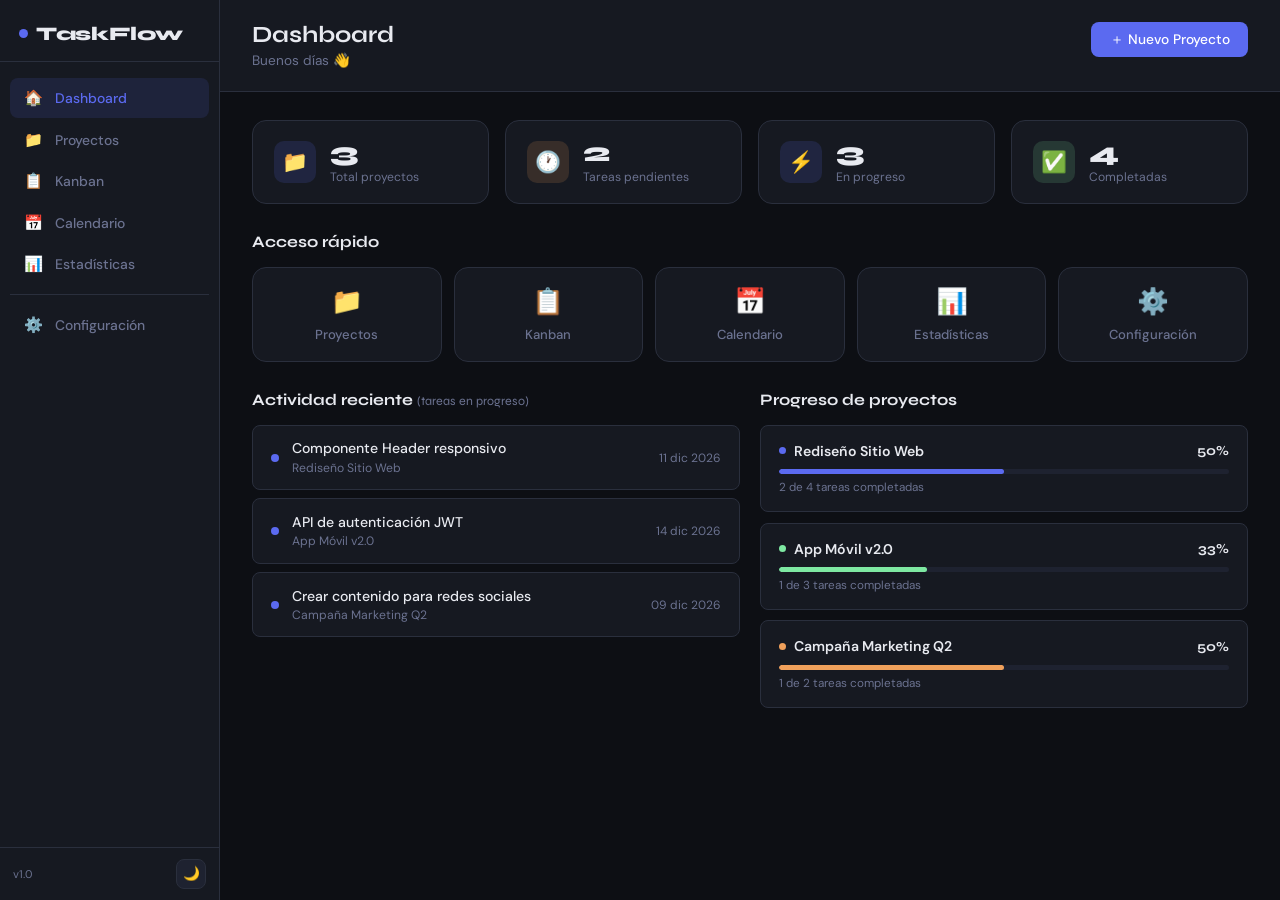
==== dashboard.html @ 3e74746d "Add files via upload" ====
<!DOCTYPE html>
<html lang="es" data-theme="dark">
<head>
  <meta charset="UTF-8" />
  <meta name="viewport" content="width=device-width, initial-scale=1.0" />
  <title>TaskFlow — Dashboard</title>
  <link rel="stylesheet" href="styles.css" />
  <style>
    .dash-grid { display: grid; grid-template-columns: 1fr 1fr; gap: 1.25rem; }
    @media (max-width: 900px) { .dash-grid { grid-template-columns: 1fr; } }

    /* Sección reciente */
    .section-title { font-family:'Syne',sans-serif; font-weight:700; font-size:1rem; margin-bottom:1rem; }
    .activity-list { display: flex; flex-direction: column; gap: .5rem; }
    .activity-item {
      background: var(--surface); border: 1px solid var(--border);
      border-radius: var(--radius-sm); padding: .85rem 1.1rem;
      display: flex; align-items: center; gap: .85rem;
      transition: border-color var(--tr);
    }
    .activity-item:hover { border-color: var(--accent); }
    .act-dot {
      width: 8px; height: 8px; border-radius: 50%; flex-shrink: 0;
    }
    .act-info { flex:1; min-width:0; }
    .act-name { font-size:.88rem; font-weight:500; white-space:nowrap; overflow:hidden; text-overflow:ellipsis; }
    .act-proj { font-size:.76rem; color:var(--muted); margin-top:.15rem; }
    .act-date { font-size:.75rem; color:var(--muted); flex-shrink:0; }

    /* Proyectos activos mini */
    .proj-mini-list { display: flex; flex-direction: column; gap: .65rem; }
    .proj-mini {
      background: var(--surface); border: 1px solid var(--border);
      border-radius: var(--radius-sm); padding: 1rem 1.1rem;
      transition: border-color var(--tr);
    }
    .proj-mini:hover { border-color: var(--accent); }
    .proj-mini-header { display: flex; align-items: center; justify-content: space-between; margin-bottom:.6rem; }
    .proj-mini-name { font-size:.88rem; font-weight:600; display: flex; align-items:center; gap:.5rem; }
    .proj-color-dot { width:7px; height:7px; border-radius:50%; flex-shrink:0; }
    .proj-mini-pct { font-family:'Syne',sans-serif; font-size:.85rem; font-weight:700; }

    /* Quick actions */
    .quick-actions { display: flex; gap: .75rem; flex-wrap: wrap; }
    .qa-card {
      flex: 1; min-width: 130px;
      background: var(--surface); border: 1px solid var(--border);
      border-radius: var(--radius); padding: 1.1rem;
      text-align: center; transition: all var(--tr);
      display: flex; flex-direction: column; align-items: center; gap: .5rem;
    }
    .qa-card:hover { border-color: var(--accent); transform: translateY(-2px); box-shadow: var(--shadow); }
    .qa-icon { font-size: 1.6rem; }
    .qa-label { font-size: .82rem; font-weight: 500; color: var(--muted); }
  </style>
</head>
<body>
<button class="hamburger" id="hamburger">☰</button>

<div class="app">
  <!-- SIDEBAR -->
  <aside class="sidebar" id="sidebar">
    <div class="sidebar-logo"><span class="logo-dot"></span>TaskFlow</div>
    <nav class="sidebar-nav">
      <a href="dashboard.html" class="nav-item"><span class="nav-icon">🏠</span>Dashboard</a>
      <a href="projects.html"  class="nav-item"><span class="nav-icon">📁</span>Proyectos</a>
      <a href="kanban.html"    class="nav-item"><span class="nav-icon">📋</span>Kanban</a>
      <a href="calendar.html"  class="nav-item"><span class="nav-icon">📅</span>Calendario</a>
      <a href="stats.html"     class="nav-item"><span class="nav-icon">📊</span>Estadísticas</a>
      <div class="nav-divider"></div>
      <a href="settings.html"  class="nav-item"><span class="nav-icon">⚙️</span>Configuración</a>
    </nav>
    <div class="sidebar-bottom">
      <span class="sidebar-version">v1.0</span>
      <button class="theme-btn" id="themeBtn">🌙</button>
    </div>
  </aside>

  <!-- CONTENT -->
  <div class="content">
    <header class="page-header">
      <div>
        <h1 class="page-title">Dashboard</h1>
        <p class="page-sub" id="greeting">Bienvenido de vuelta</p>
      </div>
      <div class="page-actions">
        <a href="projects.html" class="btn btn-primary">＋ Nuevo Proyecto</a>
      </div>
    </header>

    <main class="page-main">
      <!-- Stats -->
      <div class="stats-grid" id="statsGrid"></div>

      <!-- Acciones rápidas -->
      <div style="margin-bottom:1.75rem;">
        <p class="section-title">Acceso rápido</p>
        <div class="quick-actions">
          <a href="projects.html" class="qa-card"><div class="qa-icon">📁</div><div class="qa-label">Proyectos</div></a>
          <a href="kanban.html"   class="qa-card"><div class="qa-icon">📋</div><div class="qa-label">Kanban</div></a>
          <a href="calendar.html" class="qa-card"><div class="qa-icon">📅</div><div class="qa-label">Calendario</div></a>
          <a href="stats.html"    class="qa-card"><div class="qa-icon">📊</div><div class="qa-label">Estadísticas</div></a>
          <a href="settings.html" class="qa-card"><div class="qa-icon">⚙️</div><div class="qa-label">Configuración</div></a>
        </div>
      </div>

      <div class="dash-grid">
        <!-- Actividad reciente (tareas en progreso) -->
        <div>
          <p class="section-title">Actividad reciente <span style="color:var(--muted);font-size:.78rem;font-weight:400;">(tareas en progreso)</span></p>
          <div id="activityList"></div>
        </div>

        <!-- Proyectos activos con progreso -->
        <div>
          <p class="section-title">Progreso de proyectos</p>
          <div id="projMiniList"></div>
        </div>
      </div>
    </main>
  </div>
</div>

<div id="toastWrap" class="toast-wrap"></div>
<script src="shared.js"></script>
<script>
  seedData();
  initTheme();
  initNav();

  function render() {
    const { projects, tasks } = loadAll();

    // Saludo con hora
    const h = new Date().getHours();
    const greet = h < 12 ? 'Buenos días' : h < 19 ? 'Buenas tardes' : 'Buenas noches';
    document.getElementById('greeting').textContent = greet + ' 👋';

    // Stats
    const total    = projects.length;
    const pending  = tasks.filter(t => t.status === 'pending').length;
    const inProg   = tasks.filter(t => t.status === 'in_progress').length;
    const done     = tasks.filter(t => t.status === 'done').length;

    document.getElementById('statsGrid').innerHTML = `
      <div class="stat-card"><div class="stat-icon blue">📁</div><div><div class="stat-value">${total}</div><div class="stat-label">Total proyectos</div></div></div>
      <div class="stat-card"><div class="stat-icon amber">🕐</div><div><div class="stat-value">${pending}</div><div class="stat-label">Tareas pendientes</div></div></div>
      <div class="stat-card"><div class="stat-icon blue">⚡</div><div><div class="stat-value">${inProg}</div><div class="stat-label">En progreso</div></div></div>
      <div class="stat-card"><div class="stat-icon green">✅</div><div><div class="stat-value">${done}</div><div class="stat-label">Completadas</div></div></div>
    `;

    // Actividad reciente: tareas in_progress
    const actList = document.getElementById('activityList');
    const recent = tasks.filter(t => t.status === 'in_progress').slice(0, 6);
    if (!recent.length) {
      actList.innerHTML = '<div class="empty-state" style="padding:2rem"><div class="empty-icon">📭</div><div class="empty-sub">No hay tareas en progreso.</div></div>';
    } else {
      const statusDot = { pending:'var(--muted)', in_progress:'var(--accent)', done:'var(--accent2)' };
      actList.innerHTML = '<div class="activity-list">' + recent.map(t => {
        const proj = projects.find(p => p.id === t.projectId);
        return `
          <div class="activity-item">
            <div class="act-dot" style="background:${statusDot[t.status]}"></div>
            <div class="act-info">
              <div class="act-name">${escHtml(t.name)}</div>
              <div class="act-proj">${proj ? escHtml(proj.name) : 'Sin proyecto'}</div>
            </div>
            <div class="act-date">${formatDate(t.dueDate)}</div>
          </div>`;
      }).join('') + '</div>';
    }

    // Proyectos con barra de progreso
    const projList = document.getElementById('projMiniList');
    if (!projects.length) {
      projList.innerHTML = '<div class="empty-state" style="padding:2rem"><div class="empty-icon">📂</div><div class="empty-sub">Sin proyectos aún.</div></div>';
    } else {
      projList.innerHTML = '<div class="proj-mini-list">' + projects.map(p => {
        const prog = projectProgress(p.id);
        return `
          <div class="proj-mini">
            <div class="proj-mini-header">
              <div class="proj-mini-name">
                <span class="proj-color-dot" style="background:${p.color}"></span>
                ${escHtml(p.name)}
              </div>
              <div class="proj-mini-pct">${prog.pct}%</div>
            </div>
            <div class="prog-track"><div class="prog-fill" style="width:${prog.pct}%;background:${p.color}"></div></div>
            <div style="font-size:.73rem;color:var(--muted);margin-top:.3rem">${prog.done} de ${prog.total} tareas completadas</div>
          </div>`;
      }).join('') + '</div>';
    }
  }

  render();
</script>
</body>
</html>
---- styles.css ----
/* ═══════════════════════════════════════════════
   TASKFLOW — Estilos Compartidos
   ═══════════════════════════════════════════════ */

@import url('https://fonts.googleapis.com/css2?family=Syne:wght@400;600;700;800&family=DM+Sans:ital,wght@0,300;0,400;0,500;1,300&display=swap');

/* ── TOKENS ──────────────────────────────────── */
:root {
  --bg:        #0d0f14;
  --surface:   #161921;
  --surface2:  #1e2230;
  --border:    #2a2f3d;
  --accent:    #5b6af0;
  --accent2:   #7ee8a2;
  --accent3:   #f0a05b;
  --text:      #e8eaf0;
  --muted:     #6b7290;
  --danger:    #f05b6a;
  --sidebar-w: 220px;
  --radius:    14px;
  --radius-sm: 8px;
  --shadow:    0 8px 32px rgba(0,0,0,.45);
  --tr:        .22s cubic-bezier(.4,0,.2,1);
}
[data-theme="light"] {
  --bg:      #f0f2f8;
  --surface: #ffffff;
  --surface2:#e8eaf2;
  --border:  #d0d4e8;
  --text:    #1a1d2e;
  --muted:   #7a7f9a;
  --shadow:  0 8px 32px rgba(0,0,0,.12);
}

/* ── RESET ───────────────────────────────────── */
*, *::before, *::after { box-sizing: border-box; margin: 0; padding: 0; }
html { font-size: 16px; }
body {
  font-family: 'DM Sans', sans-serif;
  background: var(--bg);
  color: var(--text);
  min-height: 100vh;
  transition: background var(--tr), color var(--tr);
}
a { color: inherit; text-decoration: none; }
ul { list-style: none; }
button { cursor: pointer; border: none; background: none; font-family: inherit; color: inherit; }
input, textarea, select {
  font-family: inherit; font-size: .92rem;
  color: var(--text); background: var(--surface2);
  border: 1.5px solid var(--border);
  border-radius: var(--radius-sm);
  padding: .6rem .95rem; width: 100%; outline: none;
  transition: border-color var(--tr), box-shadow var(--tr);
}
input:focus, textarea:focus, select:focus {
  border-color: var(--accent);
  box-shadow: 0 0 0 3px rgba(91,106,240,.18);
}
textarea { resize: vertical; min-height: 78px; }
::-webkit-scrollbar { width: 5px; height: 5px; }
::-webkit-scrollbar-track { background: transparent; }
::-webkit-scrollbar-thumb { background: var(--border); border-radius: 99px; }

/* ── APP SHELL ───────────────────────────────── */
.app { display: flex; min-height: 100vh; }

/* ── SIDEBAR ─────────────────────────────────── */
.sidebar {
  width: var(--sidebar-w);
  background: var(--surface);
  border-right: 1px solid var(--border);
  display: flex; flex-direction: column;
  position: fixed; top:0; left:0; bottom:0;
  z-index: 100;
  transition: transform var(--tr), background var(--tr);
}
.sidebar-logo {
  padding: 1.4rem 1.2rem 1rem;
  font-family: 'Syne', sans-serif; font-weight: 800;
  font-size: 1.2rem; letter-spacing: -.02em;
  border-bottom: 1px solid var(--border);
  margin-bottom: .5rem;
  display: flex; align-items: center; gap: .5rem;
}
.logo-dot {
  width: 9px; height: 9px; border-radius: 50%;
  background: var(--accent); flex-shrink: 0;
}
.sidebar-nav { flex:1; padding: .5rem .65rem; display: flex; flex-direction: column; gap: .15rem; }
.nav-item {
  display: flex; align-items: center; gap: .7rem;
  padding: .6rem .85rem; border-radius: var(--radius-sm);
  font-size: .87rem; font-weight: 500; color: var(--muted);
  transition: all var(--tr);
}
.nav-item:hover { background: var(--surface2); color: var(--text); }
.nav-item.active { background: rgba(91,106,240,.12); color: var(--accent); }
.nav-icon { font-size: .95rem; width: 20px; text-align: center; flex-shrink: 0; }
.nav-divider { height:1px; background: var(--border); margin: .5rem 0; }
.sidebar-bottom {
  padding: .7rem .8rem;
  border-top: 1px solid var(--border);
  display: flex; align-items: center; justify-content: space-between;
}
.sidebar-version { font-size: .7rem; color: var(--muted); }
.theme-btn {
  width: 30px; height: 30px; border-radius: var(--radius-sm);
  display: flex; align-items: center; justify-content: center;
  background: var(--surface2); border: 1px solid var(--border);
  font-size: .85rem; transition: all var(--tr);
}
.theme-btn:hover { border-color: var(--accent); }

/* ── CONTENT ─────────────────────────────────── */
.content { margin-left: var(--sidebar-w); flex:1; display: flex; flex-direction: column; }
.page-header {
  padding: 1.4rem 2rem; border-bottom: 1px solid var(--border);
  display: flex; align-items: flex-start;
  justify-content: space-between; gap: 1rem;
  background: var(--surface); position: sticky; top:0; z-index:50;
}
.page-title { font-family: 'Syne', sans-serif; font-weight:700; font-size:1.45rem; line-height:1.1; }
.page-sub { color: var(--muted); font-size: .85rem; margin-top: .25rem; }
.page-actions { display:flex; align-items:center; gap:.65rem; flex-shrink:0; }
.page-main { padding: 1.75rem 2rem; flex:1; }

/* ── BUTTONS ─────────────────────────────────── */
.btn {
  display: inline-flex; align-items: center; gap: .4rem;
  padding: .5rem 1.15rem; border-radius: var(--radius-sm);
  font-size: .86rem; font-weight: 500;
  transition: all var(--tr); white-space: nowrap;
}
.btn-primary { background: var(--accent); color: #fff; }
.btn-primary:hover { background: #4655d8; transform: translateY(-1px); box-shadow: 0 4px 14px rgba(91,106,240,.4); }
.btn-ghost { background: var(--surface2); color: var(--text); border: 1px solid var(--border); }
.btn-ghost:hover { border-color: var(--accent); color: var(--accent); }
.btn-danger { background: var(--danger); color: #fff; }
.btn-danger:hover { background: #d94757; }
.btn-sm { padding: .32rem .75rem; font-size: .78rem; }
.icon-btn {
  width: 32px; height: 32px; border-radius: var(--radius-sm);
  display: flex; align-items: center; justify-content: center;
  background: var(--surface2); border: 1px solid var(--border);
  font-size: .9rem; transition: all var(--tr);
}
.icon-btn:hover { border-color: var(--accent); color: var(--accent); }

/* ── FORM ────────────────────────────────────── */
.form-group { display: flex; flex-direction: column; gap: .38rem; }
.form-label { font-size: .76rem; font-weight: 500; color: var(--muted); text-transform: uppercase; letter-spacing: .04em; }
.form-row { display: grid; grid-template-columns: 1fr 1fr; gap: .9rem; }
.field-error { color: var(--danger); font-size: .78rem; display: none; }

/* ── STATS GRID ──────────────────────────────── */
.stats-grid {
  display: grid; grid-template-columns: repeat(auto-fill, minmax(190px,1fr));
  gap: 1rem; margin-bottom: 1.75rem;
}
.stat-card {
  background: var(--surface); border: 1px solid var(--border);
  border-radius: var(--radius); padding: 1.1rem 1.3rem;
  display: flex; align-items: center; gap: .9rem;
  transition: border-color var(--tr);
}
.stat-card:hover { border-color: var(--accent); }
.stat-icon {
  font-size: 1.3rem; width: 42px; height: 42px;
  border-radius: 10px; display: flex; align-items: center; justify-content: center; flex-shrink:0;
}
.stat-icon.blue  { background: rgba(91,106,240,.15); }
.stat-icon.green { background: rgba(126,232,162,.15); }
.stat-icon.amber { background: rgba(240,160,91,.15); }
.stat-icon.red   { background: rgba(240,91,106,.15); }
.stat-value { font-family: 'Syne', sans-serif; font-size:1.7rem; font-weight:800; line-height:1; }
.stat-label { color: var(--muted); font-size: .76rem; margin-top: .18rem; }

/* ── CARD ────────────────────────────────────── */
.card { background: var(--surface); border: 1px solid var(--border); border-radius: var(--radius); }

/* ── BADGES ──────────────────────────────────── */
.badge {
  display: inline-flex; align-items: center; gap: .22rem;
  padding: .2rem .6rem; border-radius: 99px;
  font-size: .7rem; font-weight: 600; letter-spacing: .02em;
}
.badge-active   { background: rgba(126,232,162,.15); color: #7ee8a2; }
.badge-inactive { background: rgba(107,114,144,.15); color: var(--muted); }
.badge-paused   { background: rgba(240,160,91,.15);  color: #f0a05b; }
.badge-high     { background: rgba(240,91,106,.15);  color: #f05b6a; }
.badge-medium   { background: rgba(240,160,91,.15);  color: #f0a05b; }
.badge-low      { background: rgba(126,232,162,.15); color: #7ee8a2; }
.badge-pending  { background: rgba(107,114,144,.15); color: var(--muted); }
.badge-progress { background: rgba(91,106,240,.15);  color: var(--accent); }
.badge-done     { background: rgba(126,232,162,.15); color: #7ee8a2; }

/* ── PROGRESS ────────────────────────────────── */
.prog-meta { display:flex; justify-content:space-between; font-size:.73rem; color:var(--muted); margin-bottom:.28rem; }
.prog-track { height:5px; background:var(--surface2); border-radius:99px; overflow:hidden; }
.prog-fill  { height:100%; border-radius:99px; background:var(--accent2); transition:width .6s ease; }

/* ── MODAL ───────────────────────────────────── */
.overlay {
  position:fixed; inset:0; background:rgba(0,0,0,.65);
  backdrop-filter:blur(4px); z-index:300;
  display:flex; align-items:center; justify-content:center;
  padding:1rem; opacity:0; pointer-events:none; transition:opacity var(--tr);
}
.overlay.open { opacity:1; pointer-events:all; }
.modal {
  background:var(--surface); border:1px solid var(--border);
  border-radius:var(--radius); width:100%; max-width:490px;
  box-shadow:var(--shadow); max-height:90vh; overflow-y:auto;
  transform:scale(.95) translateY(10px); transition:transform var(--tr);
}
.overlay.open .modal { transform:scale(1) translateY(0); }
.modal-header {
  padding: 1.3rem 1.4rem 0; display:flex; align-items:center;
  justify-content:space-between; position:sticky; top:0;
  background:var(--surface); z-index:1;
}
.modal-title { font-family:'Syne',sans-serif; font-weight:700; font-size:1.05rem; }
.modal-close {
  width:28px; height:28px; border-radius:6px;
  display:flex; align-items:center; justify-content:center;
  font-size:1rem; color:var(--muted); transition:all var(--tr);
}
.modal-close:hover { background:var(--surface2); color:var(--text); }
.modal-body { padding:1.2rem 1.4rem; display:flex; flex-direction:column; gap:.9rem; }
.modal-footer { padding:0 1.4rem 1.3rem; display:flex; justify-content:flex-end; gap:.65rem; }

/* ── TOAST ───────────────────────────────────── */
.toast-wrap { position:fixed; bottom:1.4rem; right:1.4rem; z-index:500; display:flex; flex-direction:column; gap:.45rem; pointer-events:none; }
.toast {
  background:var(--surface); border:1px solid var(--border);
  border-radius:var(--radius-sm); padding:.7rem 1rem;
  font-size:.84rem; box-shadow:var(--shadow);
  display:flex; align-items:center; gap:.55rem; min-width:200px;
  animation:toastIn .28s ease, toastOut .28s ease 2.7s forwards;
}
.toast.success { border-left:3px solid var(--accent2); }
.toast.error   { border-left:3px solid var(--danger); }
.toast.info    { border-left:3px solid var(--accent); }
.toast.warning { border-left:3px solid var(--accent3); }
@keyframes toastIn  { from { opacity:0; transform:translateX(18px); } }
@keyframes toastOut { to   { opacity:0; transform:translateX(18px); } }

/* ── EMPTY STATE ─────────────────────────────── */
.empty-state {
  display:flex; flex-direction:column; align-items:center;
  justify-content:center; padding:3.5rem 2rem;
  text-align:center; gap:.7rem; color:var(--muted);
}
.empty-icon { font-size:3rem; opacity:.3; }
.empty-title { font-family:'Syne',sans-serif; font-size:1.05rem; color:var(--text); font-weight:700; }
.empty-sub { font-size:.86rem; max-width:260px; line-height:1.5; }

/* ── FILTER BAR ──────────────────────────────── */
.filter-bar { display:flex; align-items:center; gap:.65rem; margin-bottom:1.4rem; flex-wrap:wrap; }
.search-wrap { position:relative; flex:1; min-width:170px; max-width:280px; }
.search-wrap input { padding-left:2.1rem; }
.search-wrap .si { position:absolute; left:.8rem; top:50%; transform:translateY(-50%); color:var(--muted); font-size:.8rem; pointer-events:none; }
.chip {
  padding:.32rem .85rem; border-radius:99px;
  border:1.5px solid var(--border); font-size:.78rem;
  font-weight:500; color:var(--muted); background:var(--surface);
  transition:all var(--tr);
}
.chip.active,.chip:hover { border-color:var(--accent); color:var(--accent); background:rgba(91,106,240,.08); }

/* ── DROPDOWN ────────────────────────────────── */
.dd-wrap { position:relative; }
.dd-menu {
  position:absolute; right:0; top:calc(100% + 4px);
  background:var(--surface); border:1px solid var(--border);
  border-radius:var(--radius-sm); box-shadow:var(--shadow);
  min-width:145px; z-index:200; overflow:hidden; display:none;
}
.dd-menu.open { display:block; animation:dropIn .15s ease; }
@keyframes dropIn { from { opacity:0; transform:translateY(-6px); } }
.dd-item {
  display:flex; align-items:center; gap:.5rem;
  padding:.58rem .95rem; font-size:.83rem; width:100%;
  color:var(--text); transition:background var(--tr);
}
.dd-item:hover { background:var(--surface2); }
.dd-item.danger { color:var(--danger); }
.dd-item.danger:hover { background:rgba(240,91,106,.1); }

/* ── SWATCHES ────────────────────────────────── */
.swatch-row { display:flex; gap:.42rem; flex-wrap:wrap; }
.swatch {
  width:24px; height:24px; border-radius:6px; cursor:pointer;
  border:2.5px solid transparent; transition:transform var(--tr), border-color var(--tr);
}
.swatch:hover { transform:scale(1.18); }
.swatch.sel { border-color:var(--text); }

/* ── MOBILE / HAMBURGER ──────────────────────── */
.hamburger {
  display:none; position:fixed; top:.85rem; left:.85rem;
  z-index:150; width:34px; height:34px;
  background:var(--surface); border:1px solid var(--border);
  border-radius:var(--radius-sm); align-items:center; justify-content:center;
  font-size:1rem;
}
@media (max-width: 768px) {
  .sidebar { transform:translateX(-100%); }
  .sidebar.open { transform:translateX(0); box-shadow:var(--shadow); }
  .content { margin-left:0; }
  .hamburger { display:flex; }
  .page-header { padding:1rem 1rem 1rem 3.2rem; }
  .page-main { padding:1.2rem 1rem; }
  .form-row { grid-template-columns:1fr; }
  .stats-grid { grid-template-columns:repeat(2,1fr); }
}
@media (max-width:480px) { .stats-grid { grid-template-columns:1fr; } }
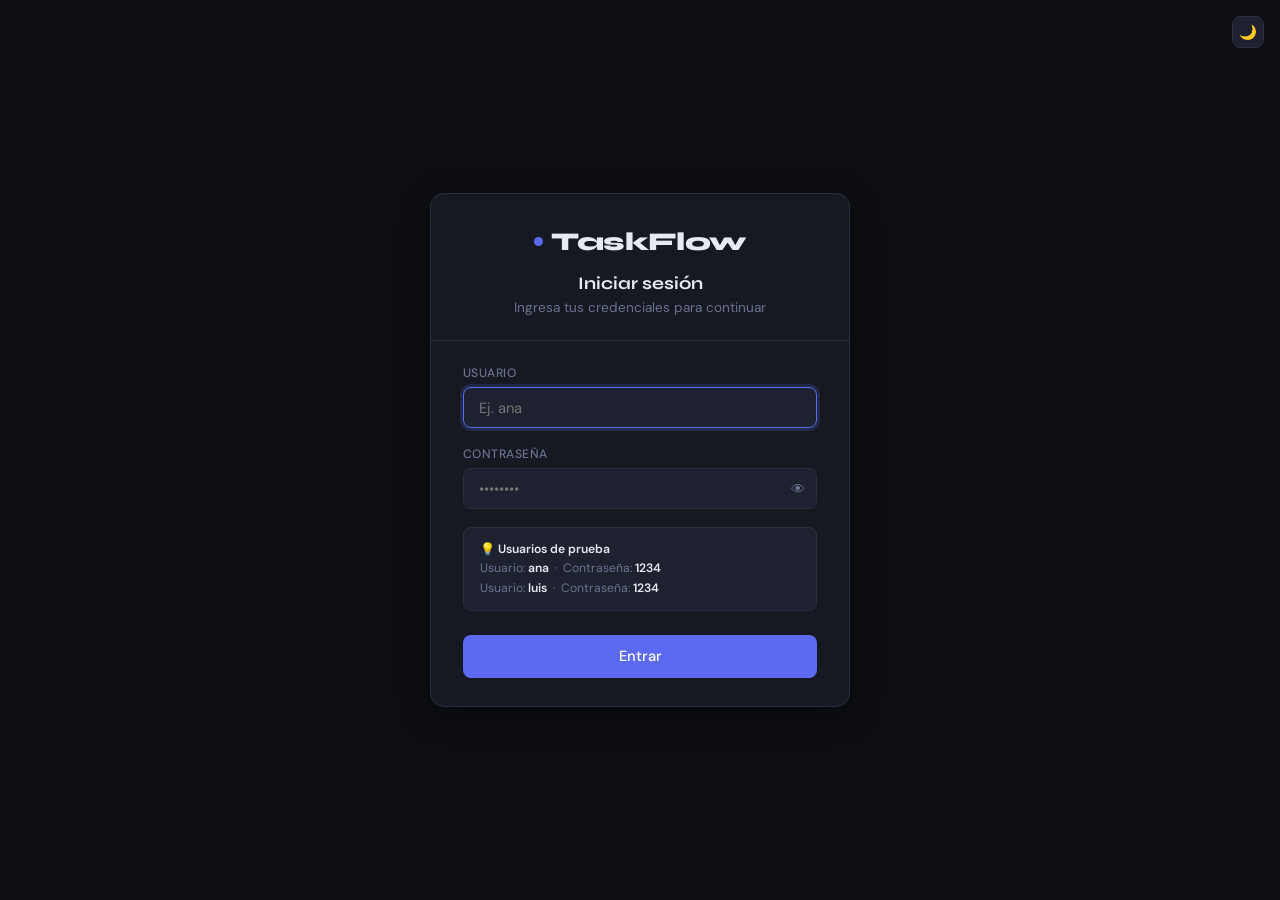
==== commit 0aacfc2d: "Sprint 2" ====
--- a/dashboard.html
+++ b/dashboard.html
@@ -71,8 +71,11 @@
       <a href="settings.html"  class="nav-item"><span class="nav-icon">⚙️</span>Configuración</a>
     </nav>
     <div class="sidebar-bottom">
-      <span class="sidebar-version">v1.0</span>
-      <button class="theme-btn" id="themeBtn">🌙</button>
+      <div id="sidebarUser"></div>
+      <div class="sb-bottom-row">
+        <span class="sidebar-version">v1.0</span>
+        <button class="theme-btn" id="themeBtn">🌙</button>
+      </div>
     </div>
   </aside>
 
@@ -124,6 +127,7 @@
 <div id="toastWrap" class="toast-wrap"></div>
 <script src="shared.js"></script>
 <script>
+  checkAuth();
   seedData();
   initTheme();
   initNav();
--- a/styles.css
+++ b/styles.css
@@ -297,6 +297,103 @@
 .swatch:hover { transform:scale(1.18); }
 .swatch.sel { border-color:var(--text); }
 
+/* ── SIDEBAR USER CARD ───────────────────────── */
+.sidebar-bottom {
+  border-top: 1px solid var(--border);
+  padding: .6rem .8rem;
+  display: flex; flex-direction: column; gap: .5rem;
+}
+.sb-user-card {
+  display: flex; align-items: center; gap: .6rem;
+  padding: .55rem .6rem;
+  background: var(--surface2); border-radius: var(--radius-sm);
+  border: 1px solid var(--border);
+}
+.sb-avatar {
+  width: 30px; height: 30px; border-radius: 50%;
+  background: var(--accent); color: #fff;
+  display: flex; align-items: center; justify-content: center;
+  font-size: .85rem; font-weight: 700; flex-shrink: 0;
+}
+.sb-user-info { flex: 1; min-width: 0; }
+.sb-user-name {
+  font-size: .8rem; font-weight: 600;
+  white-space: nowrap; overflow: hidden; text-overflow: ellipsis;
+}
+.sb-user-role {
+  font-size: .68rem; font-weight: 600;
+  margin-top: .1rem;
+}
+.sb-admin  { color: var(--accent); }
+.sb-member { color: var(--muted);  }
+.sb-logout {
+  width: 26px; height: 26px; border-radius: 6px; flex-shrink: 0;
+  display: flex; align-items: center; justify-content: center;
+  font-size: .9rem; color: var(--muted);
+  transition: all var(--tr);
+}
+.sb-logout:hover { background: rgba(240,91,106,.15); color: var(--danger); }
+.sb-bottom-row {
+  display: flex; align-items: center; justify-content: space-between;
+  padding: 0 .2rem;
+}
+.sidebar-version { font-size: .68rem; color: var(--muted); }
+
+/* ── LOGIN PAGE ──────────────────────────────── */
+.login-page {
+  min-height: 100vh;
+  display: flex; align-items: center; justify-content: center;
+  background: var(--bg); padding: 1.5rem;
+}
+.login-card {
+  background: var(--surface); border: 1px solid var(--border);
+  border-radius: var(--radius); width: 100%; max-width: 420px;
+  box-shadow: var(--shadow); overflow: hidden;
+}
+.login-header {
+  padding: 2rem 2rem 1.5rem;
+  border-bottom: 1px solid var(--border);
+  text-align: center;
+}
+.login-logo {
+  font-family: 'Syne', sans-serif; font-weight: 800;
+  font-size: 1.6rem; letter-spacing: -.02em;
+  display: flex; align-items: center; justify-content: center; gap: .5rem;
+  margin-bottom: 1rem;
+}
+.login-title { font-family: 'Syne', sans-serif; font-weight: 700; font-size: 1.1rem; }
+.login-sub   { color: var(--muted); font-size: .85rem; margin-top: .3rem; }
+.login-body  { padding: 1.5rem 2rem; display: flex; flex-direction: column; gap: 1.1rem; }
+
+/* Lista de usuarios en login */
+.user-select-list { display: flex; flex-direction: column; gap: .5rem; max-height: 280px; overflow-y: auto; }
+.user-select-item {
+  display: flex; align-items: center; gap: .75rem;
+  padding: .75rem .9rem;
+  background: var(--surface2); border: 1.5px solid var(--border);
+  border-radius: var(--radius-sm); cursor: pointer;
+  transition: all var(--tr);
+}
+.user-select-item:hover  { border-color: var(--accent); background: rgba(91,106,240,.06); }
+.user-select-item.chosen { border-color: var(--accent); background: rgba(91,106,240,.1); }
+.us-avatar {
+  width: 36px; height: 36px; border-radius: 50%;
+  display: flex; align-items: center; justify-content: center;
+  font-size: .95rem; font-weight: 700; color: #fff; flex-shrink: 0;
+}
+.us-info { flex: 1; }
+.us-name { font-size: .9rem; font-weight: 600; }
+.us-role-badge {
+  display: inline-flex; align-items: center; gap: .2rem;
+  font-size: .7rem; font-weight: 600; padding: .12rem .5rem;
+  border-radius: 99px; margin-top: .18rem;
+}
+.us-check { font-size: 1.1rem; color: var(--accent); opacity: 0; transition: opacity var(--tr); }
+.user-select-item.chosen .us-check { opacity: 1; }
+
+.login-footer { padding: 0 2rem 1.75rem; }
+.login-error  { color: var(--danger); font-size: .82rem; text-align: center; min-height: 1.1rem; }
+
 /* ── MOBILE / HAMBURGER ──────────────────────── */
 .hamburger {
   display:none; position:fixed; top:.85rem; left:.85rem;
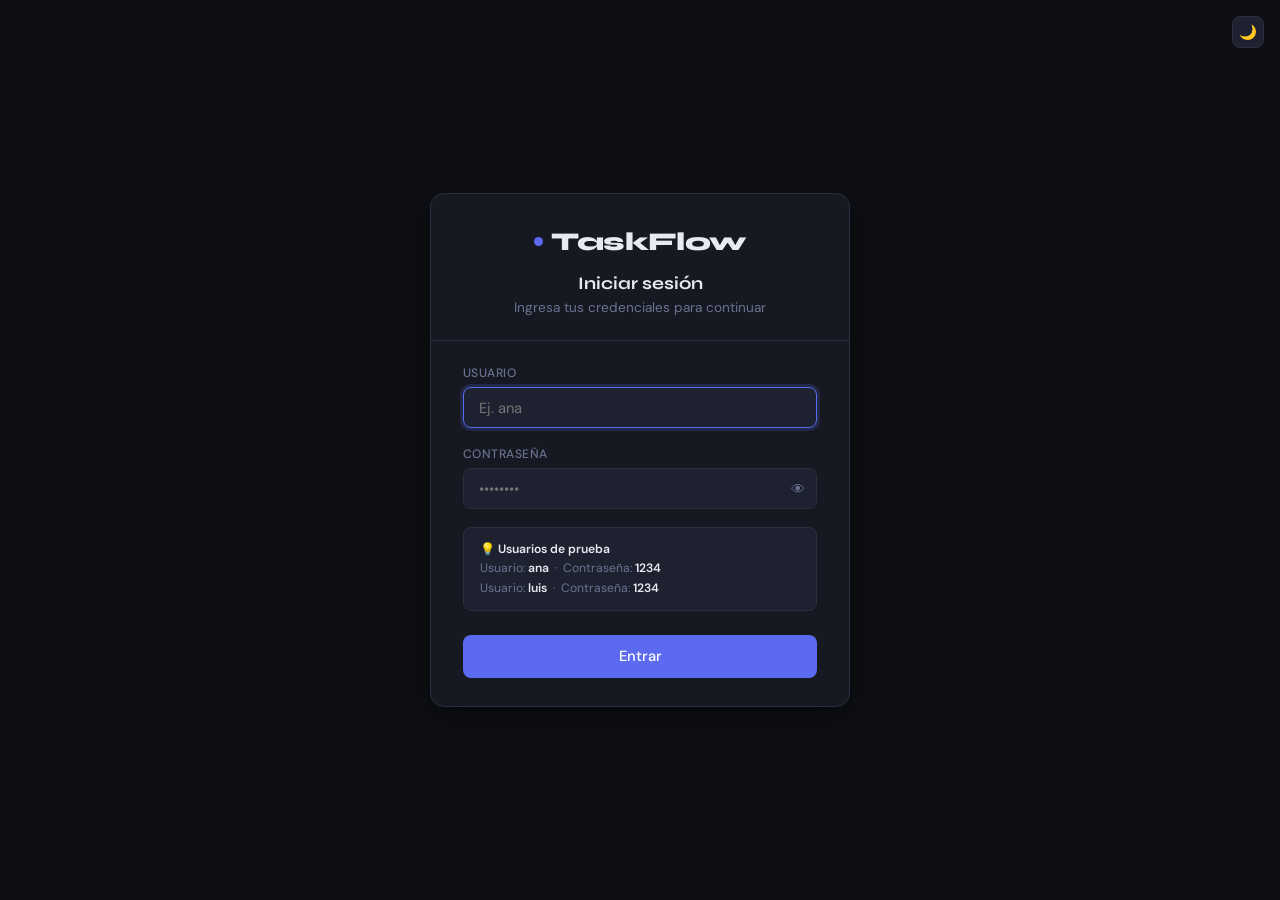
==== commit cddf9b86: "sprint 3" ====
--- a/dashboard.html
+++ b/dashboard.html
@@ -135,19 +135,29 @@
   function render() {
     const { projects, tasks } = loadAll();
 
+    // Filtrar por rol
+    const myTasks    = getVisibleTasks(tasks);
+    const myProjects = getVisibleProjects(projects, tasks);
+
+    // Ocultar botón "Nuevo Proyecto" a miembros
+    if (!isAdmin()) {
+      const btn = document.querySelector('.page-actions');
+      if (btn) btn.style.display = 'none';
+    }
+
     // Saludo con hora
     const h = new Date().getHours();
     const greet = h < 12 ? 'Buenos días' : h < 19 ? 'Buenas tardes' : 'Buenas noches';
     document.getElementById('greeting').textContent = greet + ' 👋';
 
     // Stats
-    const total    = projects.length;
-    const pending  = tasks.filter(t => t.status === 'pending').length;
-    const inProg   = tasks.filter(t => t.status === 'in_progress').length;
-    const done     = tasks.filter(t => t.status === 'done').length;
+    const total   = myProjects.length;
+    const pending = myTasks.filter(t => t.status === 'pending').length;
+    const inProg  = myTasks.filter(t => t.status === 'in_progress').length;
+    const done    = myTasks.filter(t => t.status === 'done').length;
 
     document.getElementById('statsGrid').innerHTML = `
-      <div class="stat-card"><div class="stat-icon blue">📁</div><div><div class="stat-value">${total}</div><div class="stat-label">Total proyectos</div></div></div>
+      <div class="stat-card"><div class="stat-icon blue">📁</div><div><div class="stat-value">${total}</div><div class="stat-label">${isAdmin() ? 'Total proyectos' : 'Mis proyectos'}</div></div></div>
       <div class="stat-card"><div class="stat-icon amber">🕐</div><div><div class="stat-value">${pending}</div><div class="stat-label">Tareas pendientes</div></div></div>
       <div class="stat-card"><div class="stat-icon blue">⚡</div><div><div class="stat-value">${inProg}</div><div class="stat-label">En progreso</div></div></div>
       <div class="stat-card"><div class="stat-icon green">✅</div><div><div class="stat-value">${done}</div><div class="stat-label">Completadas</div></div></div>
@@ -155,31 +165,39 @@
 
     // Actividad reciente: tareas in_progress
     const actList = document.getElementById('activityList');
-    const recent = tasks.filter(t => t.status === 'in_progress').slice(0, 6);
+    const recent = myTasks.filter(t => t.status === 'in_progress').slice(0, 6);
     if (!recent.length) {
       actList.innerHTML = '<div class="empty-state" style="padding:2rem"><div class="empty-icon">📭</div><div class="empty-sub">No hay tareas en progreso.</div></div>';
     } else {
       const statusDot = { pending:'var(--muted)', in_progress:'var(--accent)', done:'var(--accent2)' };
       actList.innerHTML = '<div class="activity-list">' + recent.map(t => {
         const proj = projects.find(p => p.id === t.projectId);
+        const assignedTo = Array.isArray(t.assignedTo) ? t.assignedTo : (t.assignedTo ? [t.assignedTo] : []);
+        const { users } = loadAll();
+        const names = assignedTo.map(id => users.find(u => u.id === id)?.name?.split(' ')[0]).filter(Boolean).join(', ');
         return `
-          <div class="activity-item">
+          <div class="activity-item clickable"
+               onclick="window.location.href='kanban.html?p=${t.projectId}&t=${t.id}'"
+               title="Ir a esta tarea en el Kanban">
             <div class="act-dot" style="background:${statusDot[t.status]}"></div>
             <div class="act-info">
               <div class="act-name">${escHtml(t.name)}</div>
-              <div class="act-proj">${proj ? escHtml(proj.name) : 'Sin proyecto'}</div>
+              <div class="act-proj">${proj ? escHtml(proj.name) : 'Sin proyecto'}${names ? ` · 👤 ${escHtml(names)}` : ''}</div>
             </div>
-            <div class="act-date">${formatDate(t.dueDate)}</div>
+            <div style="display:flex;align-items:center;gap:.5rem">
+              <div class="act-date">${formatDate(t.dueDate)}</div>
+              <span style="color:var(--accent);font-size:.78rem">→</span>
+            </div>
           </div>`;
       }).join('') + '</div>';
     }
 
     // Proyectos con barra de progreso
     const projList = document.getElementById('projMiniList');
-    if (!projects.length) {
+    if (!myProjects.length) {
       projList.innerHTML = '<div class="empty-state" style="padding:2rem"><div class="empty-icon">📂</div><div class="empty-sub">Sin proyectos aún.</div></div>';
     } else {
-      projList.innerHTML = '<div class="proj-mini-list">' + projects.map(p => {
+      projList.innerHTML = '<div class="proj-mini-list">' + myProjects.map(p => {
         const prog = projectProgress(p.id);
         return `
           <div class="proj-mini">
--- a/styles.css
+++ b/styles.css
@@ -413,3 +413,50 @@
   .stats-grid { grid-template-columns:repeat(2,1fr); }
 }
 @media (max-width:480px) { .stats-grid { grid-template-columns:1fr; } }
+
+/* ── TASK HIGHLIGHT (navegación desde dashboard/calendario) ── */
+@keyframes taskHighlight {
+  0%   { box-shadow: 0 0 0 0 rgba(91,106,240,.8); border-color: var(--accent); }
+  50%  { box-shadow: 0 0 0 8px rgba(91,106,240,.0); }
+  100% { box-shadow: 0 0 0 0 rgba(91,106,240,.0); border-color: var(--border); }
+}
+.task-card.highlighted {
+  animation: taskHighlight 1.6s ease 3;
+  scroll-margin-top: 1rem;
+}
+
+/* ── BÚSQUEDA DE USUARIOS EN MODAL ── */
+.user-search-wrap {
+  position: relative; margin-bottom: .5rem;
+}
+.user-search-wrap input {
+  padding-left: 2.1rem; font-size: .82rem;
+}
+.user-search-wrap .usi {
+  position: absolute; left: .75rem; top: 50%;
+  transform: translateY(-50%); color: var(--muted);
+  font-size: .78rem; pointer-events: none;
+}
+.user-search-empty {
+  font-size: .8rem; color: var(--muted);
+  text-align: center; padding: .75rem 0;
+}
+
+/* Actividad reciente clickeable */
+.activity-item.clickable {
+  cursor: pointer; transition: all var(--tr);
+}
+.activity-item.clickable:hover {
+  border-color: var(--accent);
+  background: rgba(91,106,240,.05);
+  transform: translateX(3px);
+}
+
+/* Tarea del calendario clickeable */
+.detail-task.clickable {
+  cursor: pointer; transition: all var(--tr);
+}
+.detail-task.clickable:hover {
+  background: rgba(91,106,240,.08);
+  border-radius: var(--radius-sm);
+}
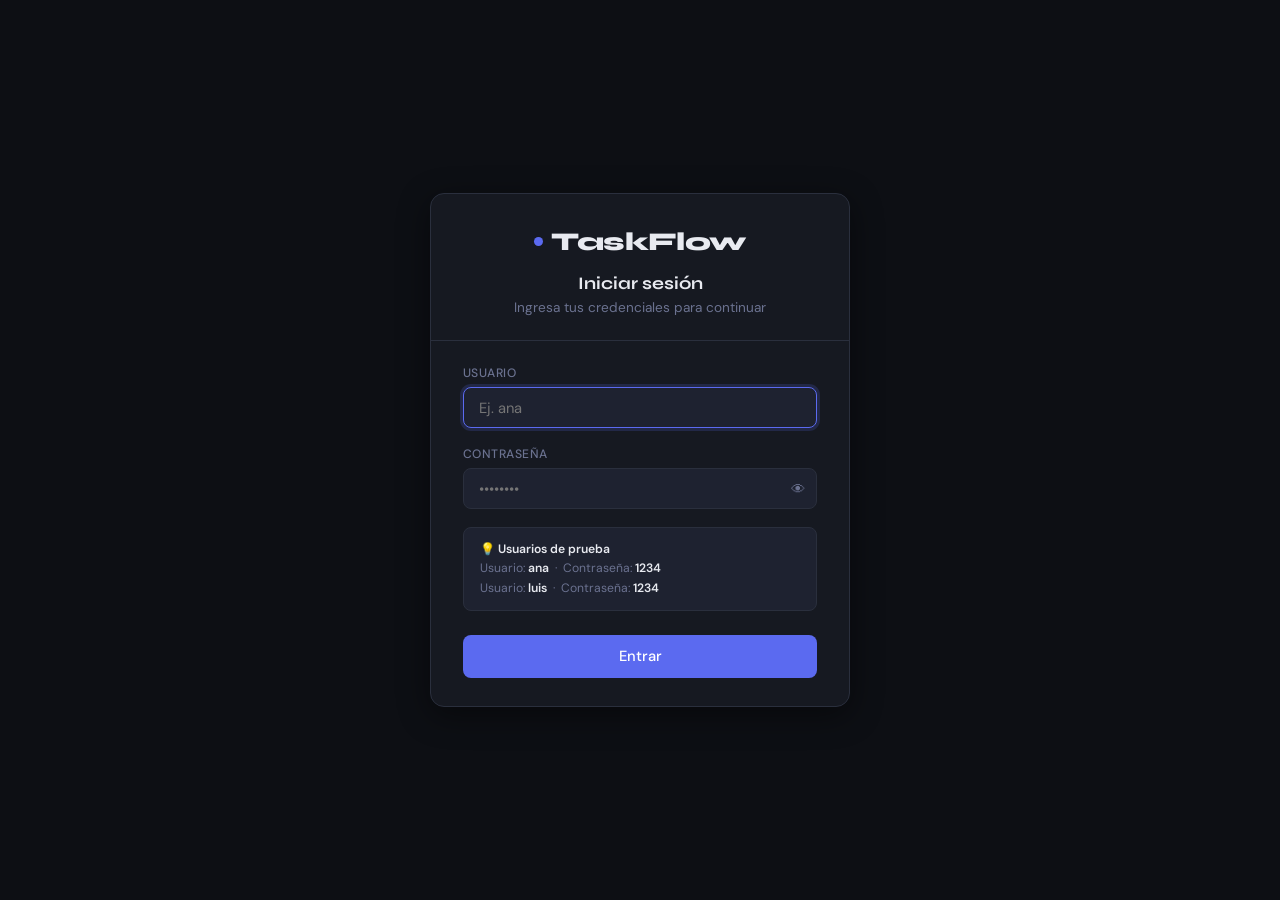
==== commit 619f3521: "Formato" ====
--- a/dashboard.html
+++ b/dashboard.html
@@ -1,64 +1,14 @@
 <!DOCTYPE html>
 <html lang="es" data-theme="dark">
 <head>
-  <meta charset="UTF-8" />
-  <meta name="viewport" content="width=device-width, initial-scale=1.0" />
+  <meta charset="UTF-8"/><meta name="viewport" content="width=device-width,initial-scale=1.0"/>
   <title>TaskFlow — Dashboard</title>
-  <link rel="stylesheet" href="styles.css" />
-  <style>
-    .dash-grid { display: grid; grid-template-columns: 1fr 1fr; gap: 1.25rem; }
-    @media (max-width: 900px) { .dash-grid { grid-template-columns: 1fr; } }
-
-    /* Sección reciente */
-    .section-title { font-family:'Syne',sans-serif; font-weight:700; font-size:1rem; margin-bottom:1rem; }
-    .activity-list { display: flex; flex-direction: column; gap: .5rem; }
-    .activity-item {
-      background: var(--surface); border: 1px solid var(--border);
-      border-radius: var(--radius-sm); padding: .85rem 1.1rem;
-      display: flex; align-items: center; gap: .85rem;
-      transition: border-color var(--tr);
-    }
-    .activity-item:hover { border-color: var(--accent); }
-    .act-dot {
-      width: 8px; height: 8px; border-radius: 50%; flex-shrink: 0;
-    }
-    .act-info { flex:1; min-width:0; }
-    .act-name { font-size:.88rem; font-weight:500; white-space:nowrap; overflow:hidden; text-overflow:ellipsis; }
-    .act-proj { font-size:.76rem; color:var(--muted); margin-top:.15rem; }
-    .act-date { font-size:.75rem; color:var(--muted); flex-shrink:0; }
-
-    /* Proyectos activos mini */
-    .proj-mini-list { display: flex; flex-direction: column; gap: .65rem; }
-    .proj-mini {
-      background: var(--surface); border: 1px solid var(--border);
-      border-radius: var(--radius-sm); padding: 1rem 1.1rem;
-      transition: border-color var(--tr);
-    }
-    .proj-mini:hover { border-color: var(--accent); }
-    .proj-mini-header { display: flex; align-items: center; justify-content: space-between; margin-bottom:.6rem; }
-    .proj-mini-name { font-size:.88rem; font-weight:600; display: flex; align-items:center; gap:.5rem; }
-    .proj-color-dot { width:7px; height:7px; border-radius:50%; flex-shrink:0; }
-    .proj-mini-pct { font-family:'Syne',sans-serif; font-size:.85rem; font-weight:700; }
-
-    /* Quick actions */
-    .quick-actions { display: flex; gap: .75rem; flex-wrap: wrap; }
-    .qa-card {
-      flex: 1; min-width: 130px;
-      background: var(--surface); border: 1px solid var(--border);
-      border-radius: var(--radius); padding: 1.1rem;
-      text-align: center; transition: all var(--tr);
-      display: flex; flex-direction: column; align-items: center; gap: .5rem;
-    }
-    .qa-card:hover { border-color: var(--accent); transform: translateY(-2px); box-shadow: var(--shadow); }
-    .qa-icon { font-size: 1.6rem; }
-    .qa-label { font-size: .82rem; font-weight: 500; color: var(--muted); }
-  </style>
+  <link rel="stylesheet" href="styles.css"/>
+  <link rel="stylesheet" href="dashboard.css"/>
 </head>
 <body>
 <button class="hamburger" id="hamburger">☰</button>
-
 <div class="app">
-  <!-- SIDEBAR -->
   <aside class="sidebar" id="sidebar">
     <div class="sidebar-logo"><span class="logo-dot"></span>TaskFlow</div>
     <nav class="sidebar-nav">
@@ -72,49 +22,33 @@
     </nav>
     <div class="sidebar-bottom">
       <div id="sidebarUser"></div>
-      <div class="sb-bottom-row">
-        <span class="sidebar-version">v1.0</span>
-        <button class="theme-btn" id="themeBtn">🌙</button>
-      </div>
+      <div class="sb-bottom-row"><span class="sidebar-version">v1.0</span><button class="theme-btn" id="themeBtn">🌙</button></div>
     </div>
   </aside>
-
-  <!-- CONTENT -->
   <div class="content">
     <header class="page-header">
-      <div>
-        <h1 class="page-title">Dashboard</h1>
-        <p class="page-sub" id="greeting">Bienvenido de vuelta</p>
-      </div>
-      <div class="page-actions">
+      <div><h1 class="page-title">Dashboard</h1><p class="page-sub" id="greeting">Bienvenido</p></div>
+      <div class="page-actions" id="newProjAction">
         <a href="projects.html" class="btn btn-primary">＋ Nuevo Proyecto</a>
       </div>
     </header>
-
     <main class="page-main">
-      <!-- Stats -->
       <div class="stats-grid" id="statsGrid"></div>
-
-      <!-- Acciones rápidas -->
-      <div style="margin-bottom:1.75rem;">
+      <div style="margin-bottom:1.75rem">
         <p class="section-title">Acceso rápido</p>
         <div class="quick-actions">
           <a href="projects.html" class="qa-card"><div class="qa-icon">📁</div><div class="qa-label">Proyectos</div></a>
           <a href="kanban.html"   class="qa-card"><div class="qa-icon">📋</div><div class="qa-label">Kanban</div></a>
           <a href="calendar.html" class="qa-card"><div class="qa-icon">📅</div><div class="qa-label">Calendario</div></a>
           <a href="stats.html"    class="qa-card"><div class="qa-icon">📊</div><div class="qa-label">Estadísticas</div></a>
-          <a href="settings.html" class="qa-card"><div class="qa-icon">⚙️</div><div class="qa-label">Configuración</div></a>
+          <a href="settings.html" class="qa-card"><div class="qa-icon">⚙️</div><div class="qa-label">Config</div></a>
         </div>
       </div>
-
       <div class="dash-grid">
-        <!-- Actividad reciente (tareas en progreso) -->
         <div>
-          <p class="section-title">Actividad reciente <span style="color:var(--muted);font-size:.78rem;font-weight:400;">(tareas en progreso)</span></p>
+          <p class="section-title">Actividad reciente <span style="color:var(--muted);font-size:.78rem;font-weight:400">(tareas en progreso)</span></p>
           <div id="activityList"></div>
         </div>
-
-        <!-- Proyectos activos con progreso -->
         <div>
           <p class="section-title">Progreso de proyectos</p>
           <div id="projMiniList"></div>
@@ -123,99 +57,77 @@
     </main>
   </div>
 </div>
-
 <div id="toastWrap" class="toast-wrap"></div>
 <script src="shared.js"></script>
 <script>
-  checkAuth();
-  seedData();
-  initTheme();
-  initNav();
+checkAuth(); seedData(); initTheme(); initNav();
 
-  function render() {
-    const { projects, tasks } = loadAll();
+function render() {
+  const { projects, tasks } = loadAll();
+  const myTasks    = getVisibleTasks(tasks);
+  const myProjects = getVisibleProjects(projects, tasks);
 
-    // Filtrar por rol
-    const myTasks    = getVisibleTasks(tasks);
-    const myProjects = getVisibleProjects(projects, tasks);
+  // Ocultar "Nuevo Proyecto" al miembro
+  if (!isAdmin()) document.getElementById('newProjAction').style.display = 'none';
 
-    // Ocultar botón "Nuevo Proyecto" a miembros
-    if (!isAdmin()) {
-      const btn = document.querySelector('.page-actions');
-      if (btn) btn.style.display = 'none';
-    }
+  const h = new Date().getHours();
+  document.getElementById('greeting').textContent = (h < 12 ? 'Buenos días' : h < 19 ? 'Buenas tardes' : 'Buenas noches') + ' 👋';
 
-    // Saludo con hora
-    const h = new Date().getHours();
-    const greet = h < 12 ? 'Buenos días' : h < 19 ? 'Buenas tardes' : 'Buenas noches';
-    document.getElementById('greeting').textContent = greet + ' 👋';
+  const total   = myProjects.length;
+  const pending = myTasks.filter(t => t.status === 'pending').length;
+  const inProg  = myTasks.filter(t => t.status === 'in_progress').length;
+  const done    = myTasks.filter(t => t.status === 'done').length;
 
-    // Stats
-    const total   = myProjects.length;
-    const pending = myTasks.filter(t => t.status === 'pending').length;
-    const inProg  = myTasks.filter(t => t.status === 'in_progress').length;
-    const done    = myTasks.filter(t => t.status === 'done').length;
+  document.getElementById('statsGrid').innerHTML = `
+    <div class="stat-card"><div class="stat-icon blue">📁</div><div><div class="stat-value">${total}</div><div class="stat-label">${isAdmin() ? 'Total proyectos' : 'Mis proyectos'}</div></div></div>
+    <div class="stat-card"><div class="stat-icon amber">🕐</div><div><div class="stat-value">${pending}</div><div class="stat-label">Tareas pendientes</div></div></div>
+    <div class="stat-card"><div class="stat-icon blue">⚡</div><div><div class="stat-value">${inProg}</div><div class="stat-label">En progreso</div></div></div>
+    <div class="stat-card"><div class="stat-icon green">✅</div><div><div class="stat-value">${done}</div><div class="stat-label">Completadas</div></div></div>`;
 
-    document.getElementById('statsGrid').innerHTML = `
-      <div class="stat-card"><div class="stat-icon blue">📁</div><div><div class="stat-value">${total}</div><div class="stat-label">${isAdmin() ? 'Total proyectos' : 'Mis proyectos'}</div></div></div>
-      <div class="stat-card"><div class="stat-icon amber">🕐</div><div><div class="stat-value">${pending}</div><div class="stat-label">Tareas pendientes</div></div></div>
-      <div class="stat-card"><div class="stat-icon blue">⚡</div><div><div class="stat-value">${inProg}</div><div class="stat-label">En progreso</div></div></div>
-      <div class="stat-card"><div class="stat-icon green">✅</div><div><div class="stat-value">${done}</div><div class="stat-label">Completadas</div></div></div>
-    `;
-
-    // Actividad reciente: tareas in_progress
-    const actList = document.getElementById('activityList');
-    const recent = myTasks.filter(t => t.status === 'in_progress').slice(0, 6);
-    if (!recent.length) {
-      actList.innerHTML = '<div class="empty-state" style="padding:2rem"><div class="empty-icon">📭</div><div class="empty-sub">No hay tareas en progreso.</div></div>';
-    } else {
-      const statusDot = { pending:'var(--muted)', in_progress:'var(--accent)', done:'var(--accent2)' };
-      actList.innerHTML = '<div class="activity-list">' + recent.map(t => {
-        const proj = projects.find(p => p.id === t.projectId);
-        const assignedTo = Array.isArray(t.assignedTo) ? t.assignedTo : (t.assignedTo ? [t.assignedTo] : []);
-        const { users } = loadAll();
-        const names = assignedTo.map(id => users.find(u => u.id === id)?.name?.split(' ')[0]).filter(Boolean).join(', ');
-        return `
-          <div class="activity-item clickable"
-               onclick="window.location.href='kanban.html?p=${t.projectId}&t=${t.id}'"
-               title="Ir a esta tarea en el Kanban">
-            <div class="act-dot" style="background:${statusDot[t.status]}"></div>
-            <div class="act-info">
-              <div class="act-name">${escHtml(t.name)}</div>
-              <div class="act-proj">${proj ? escHtml(proj.name) : 'Sin proyecto'}${names ? ` · 👤 ${escHtml(names)}` : ''}</div>
-            </div>
-            <div style="display:flex;align-items:center;gap:.5rem">
-              <div class="act-date">${formatDate(t.dueDate)}</div>
-              <span style="color:var(--accent);font-size:.78rem">→</span>
-            </div>
-          </div>`;
-      }).join('') + '</div>';
-    }
-
-    // Proyectos con barra de progreso
-    const projList = document.getElementById('projMiniList');
-    if (!myProjects.length) {
-      projList.innerHTML = '<div class="empty-state" style="padding:2rem"><div class="empty-icon">📂</div><div class="empty-sub">Sin proyectos aún.</div></div>';
-    } else {
-      projList.innerHTML = '<div class="proj-mini-list">' + myProjects.map(p => {
-        const prog = projectProgress(p.id);
-        return `
-          <div class="proj-mini">
-            <div class="proj-mini-header">
-              <div class="proj-mini-name">
-                <span class="proj-color-dot" style="background:${p.color}"></span>
-                ${escHtml(p.name)}
-              </div>
-              <div class="proj-mini-pct">${prog.pct}%</div>
-            </div>
-            <div class="prog-track"><div class="prog-fill" style="width:${prog.pct}%;background:${p.color}"></div></div>
-            <div style="font-size:.73rem;color:var(--muted);margin-top:.3rem">${prog.done} de ${prog.total} tareas completadas</div>
-          </div>`;
-      }).join('') + '</div>';
-    }
+  const actList = document.getElementById('activityList');
+  const recent  = myTasks.filter(t => t.status === 'in_progress').slice(0, 6);
+  if (!recent.length) {
+    actList.innerHTML = '<div class="empty-state" style="padding:2rem"><div class="empty-icon">📭</div><div class="empty-sub">No hay tareas en progreso.</div></div>';
+  } else {
+    const { users } = loadAll();
+    actList.innerHTML = '<div class="activity-list">' + recent.map(t => {
+      const proj = projects.find(p => p.id === t.projectId);
+      const at   = Array.isArray(t.assignedTo) ? t.assignedTo : [];
+      const names = at.map(id => users.find(u => u.id === id)?.name?.split(' ')[0]).filter(Boolean).join(', ');
+      return `<div class="activity-item clickable"
+           onclick="window.location.href='kanban.html?p=${t.projectId}&t=${t.id}'"
+           title="Ir a esta tarea en el Kanban">
+        <div class="act-dot" style="background:var(--accent)"></div>
+        <div class="act-info">
+          <div class="act-name">${escHtml(t.name)}</div>
+          <div class="act-proj">${proj ? escHtml(proj.name) : 'Sin proyecto'}${names ? ` · 👤 ${escHtml(names)}` : ''}</div>
+        </div>
+        <div style="display:flex;align-items:center;gap:.5rem">
+          <div class="act-date">${formatDate(t.dueDate)}</div>
+          <span style="color:var(--accent);font-size:.78rem">→</span>
+        </div>
+      </div>`;
+    }).join('') + '</div>';
   }
 
-  render();
+  const projList = document.getElementById('projMiniList');
+  if (!myProjects.length) {
+    projList.innerHTML = '<div class="empty-state" style="padding:2rem"><div class="empty-icon">📂</div><div class="empty-sub">Sin proyectos aún.</div></div>';
+  } else {
+    projList.innerHTML = '<div class="proj-mini-list">' + myProjects.map(p => {
+      const prog = projectProgress(p.id);
+      return `<div class="proj-mini">
+        <div class="proj-mini-header">
+          <div class="proj-mini-name"><span class="proj-color-dot" style="background:${p.color}"></span>${escHtml(p.name)}</div>
+          <div class="proj-mini-pct">${prog.pct}%</div>
+        </div>
+        <div class="prog-track"><div class="prog-fill" style="width:${prog.pct}%;background:${p.color}"></div></div>
+        <div style="font-size:.73rem;color:var(--muted);margin-top:.3rem">${prog.done} de ${prog.total} tareas completadas</div>
+      </div>`;
+    }).join('') + '</div>';
+  }
+}
+render();
 </script>
 </body>
 </html>
--- a/dashboard.css
+++ b/dashboard.css
@@ -0,0 +1,70 @@
+/* ═══════════════════════════════════════
+   dashboard.css — Estilos del Dashboard
+   ═══════════════════════════════════════ */
+
+.dash-grid {
+  display: grid; grid-template-columns: 1fr 1fr; gap: 1.25rem;
+}
+@media (max-width: 900px) { .dash-grid { grid-template-columns: 1fr; } }
+
+/* Títulos de sección */
+.section-title {
+  font-family: 'Syne', sans-serif; font-weight: 700;
+  font-size: 1rem; margin-bottom: 1rem;
+}
+
+/* Lista de actividad reciente */
+.activity-list { display: flex; flex-direction: column; gap: .5rem; }
+.activity-item {
+  background: var(--surface); border: 1px solid var(--border);
+  border-radius: var(--radius-sm); padding: .85rem 1.1rem;
+  display: flex; align-items: center; gap: .85rem;
+  transition: border-color var(--tr);
+}
+.activity-item:hover { border-color: var(--accent); }
+.act-dot { width: 8px; height: 8px; border-radius: 50%; flex-shrink: 0; }
+.act-info { flex: 1; min-width: 0; }
+.act-name {
+  font-size: .88rem; font-weight: 500;
+  white-space: nowrap; overflow: hidden; text-overflow: ellipsis;
+}
+.act-proj { font-size: .76rem; color: var(--muted); margin-top: .15rem; }
+.act-date { font-size: .75rem; color: var(--muted); flex-shrink: 0; }
+
+/* Mini tarjetas de proyectos con progreso */
+.proj-mini-list { display: flex; flex-direction: column; gap: .65rem; }
+.proj-mini {
+  background: var(--surface); border: 1px solid var(--border);
+  border-radius: var(--radius-sm); padding: 1rem 1.1rem;
+  transition: border-color var(--tr);
+}
+.proj-mini:hover { border-color: var(--accent); }
+.proj-mini-header {
+  display: flex; align-items: center;
+  justify-content: space-between; margin-bottom: .6rem;
+}
+.proj-mini-name {
+  font-size: .88rem; font-weight: 600;
+  display: flex; align-items: center; gap: .5rem;
+}
+.proj-color-dot { width: 7px; height: 7px; border-radius: 50%; flex-shrink: 0; }
+.proj-mini-pct {
+  font-family: 'Syne', sans-serif; font-size: .85rem; font-weight: 700;
+}
+
+/* Acceso rápido */
+.quick-actions { display: flex; gap: .75rem; flex-wrap: wrap; }
+.qa-card {
+  flex: 1; min-width: 130px;
+  background: var(--surface); border: 1px solid var(--border);
+  border-radius: var(--radius); padding: 1.1rem;
+  text-align: center; transition: all var(--tr);
+  display: flex; flex-direction: column; align-items: center; gap: .5rem;
+}
+.qa-card:hover {
+  border-color: var(--accent);
+  transform: translateY(-2px);
+  box-shadow: var(--shadow);
+}
+.qa-icon { font-size: 1.6rem; }
+.qa-label { font-size: .82rem; font-weight: 500; color: var(--muted); }
